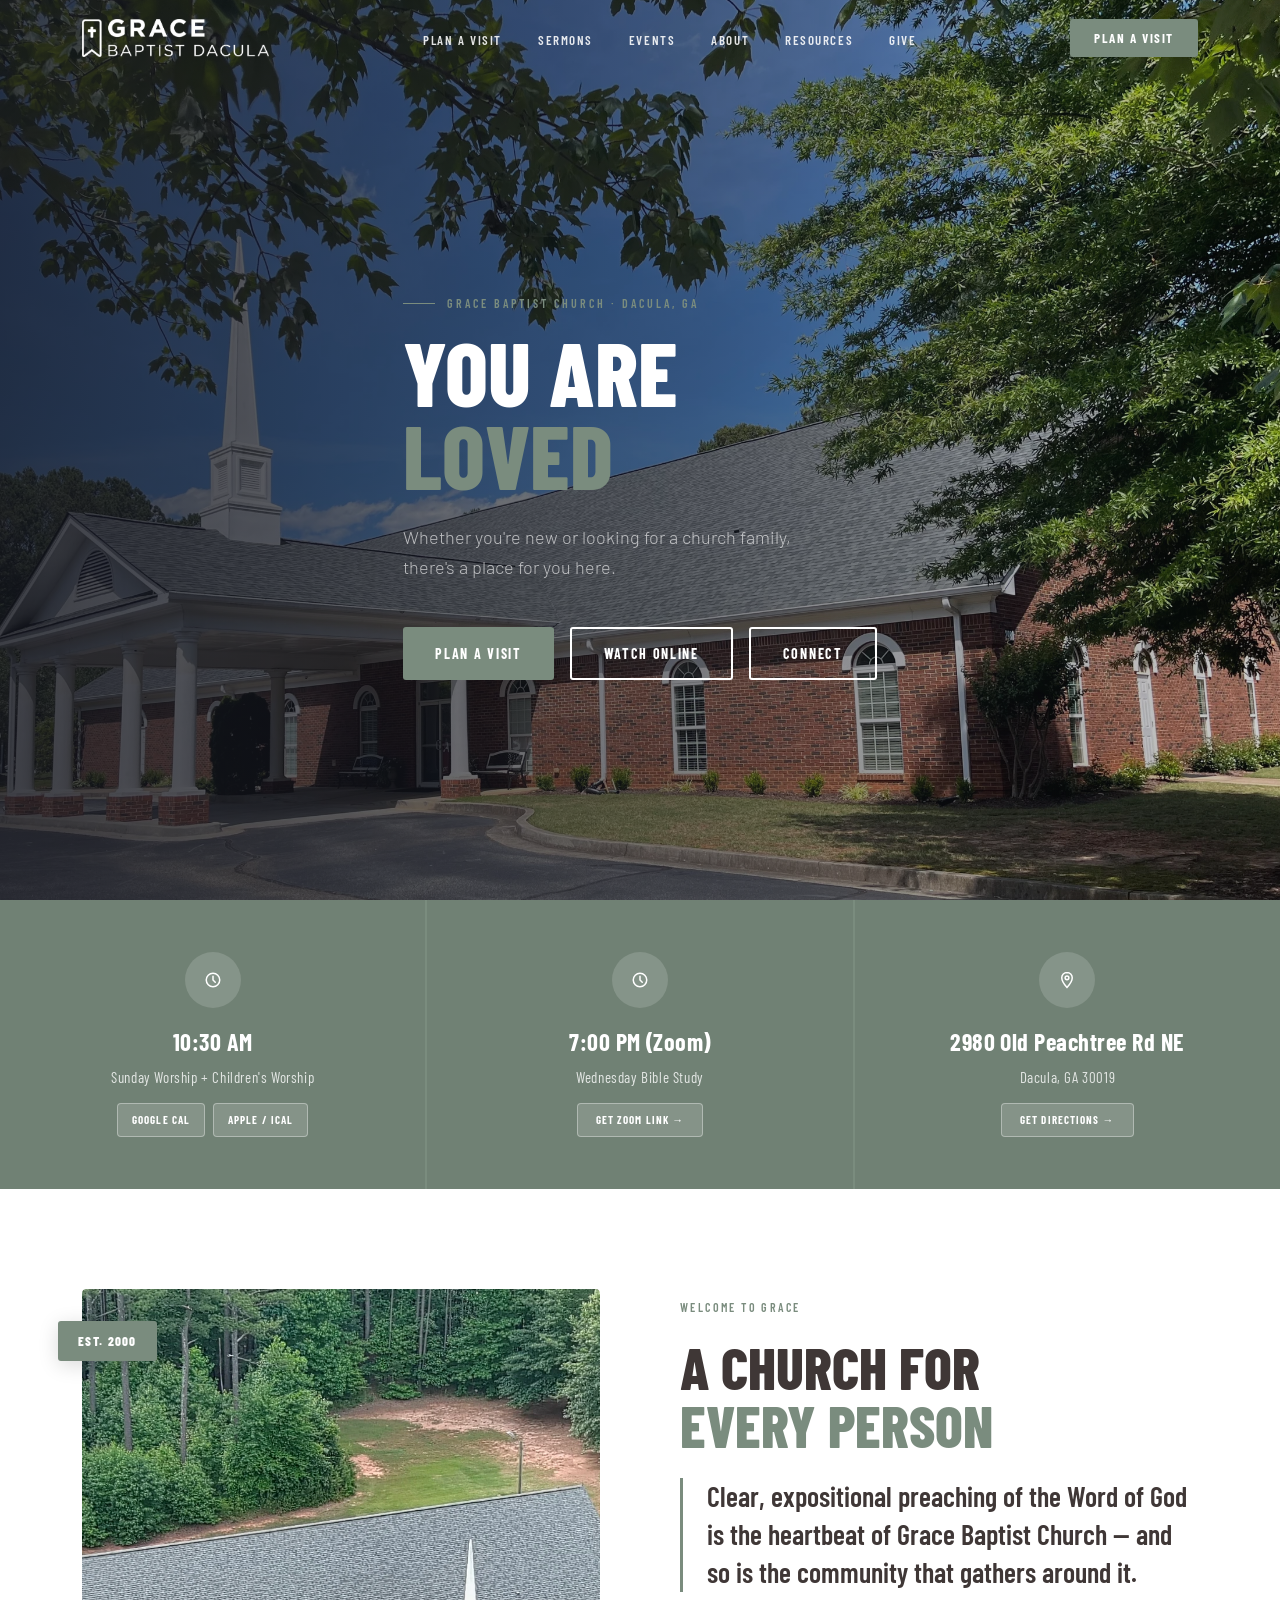
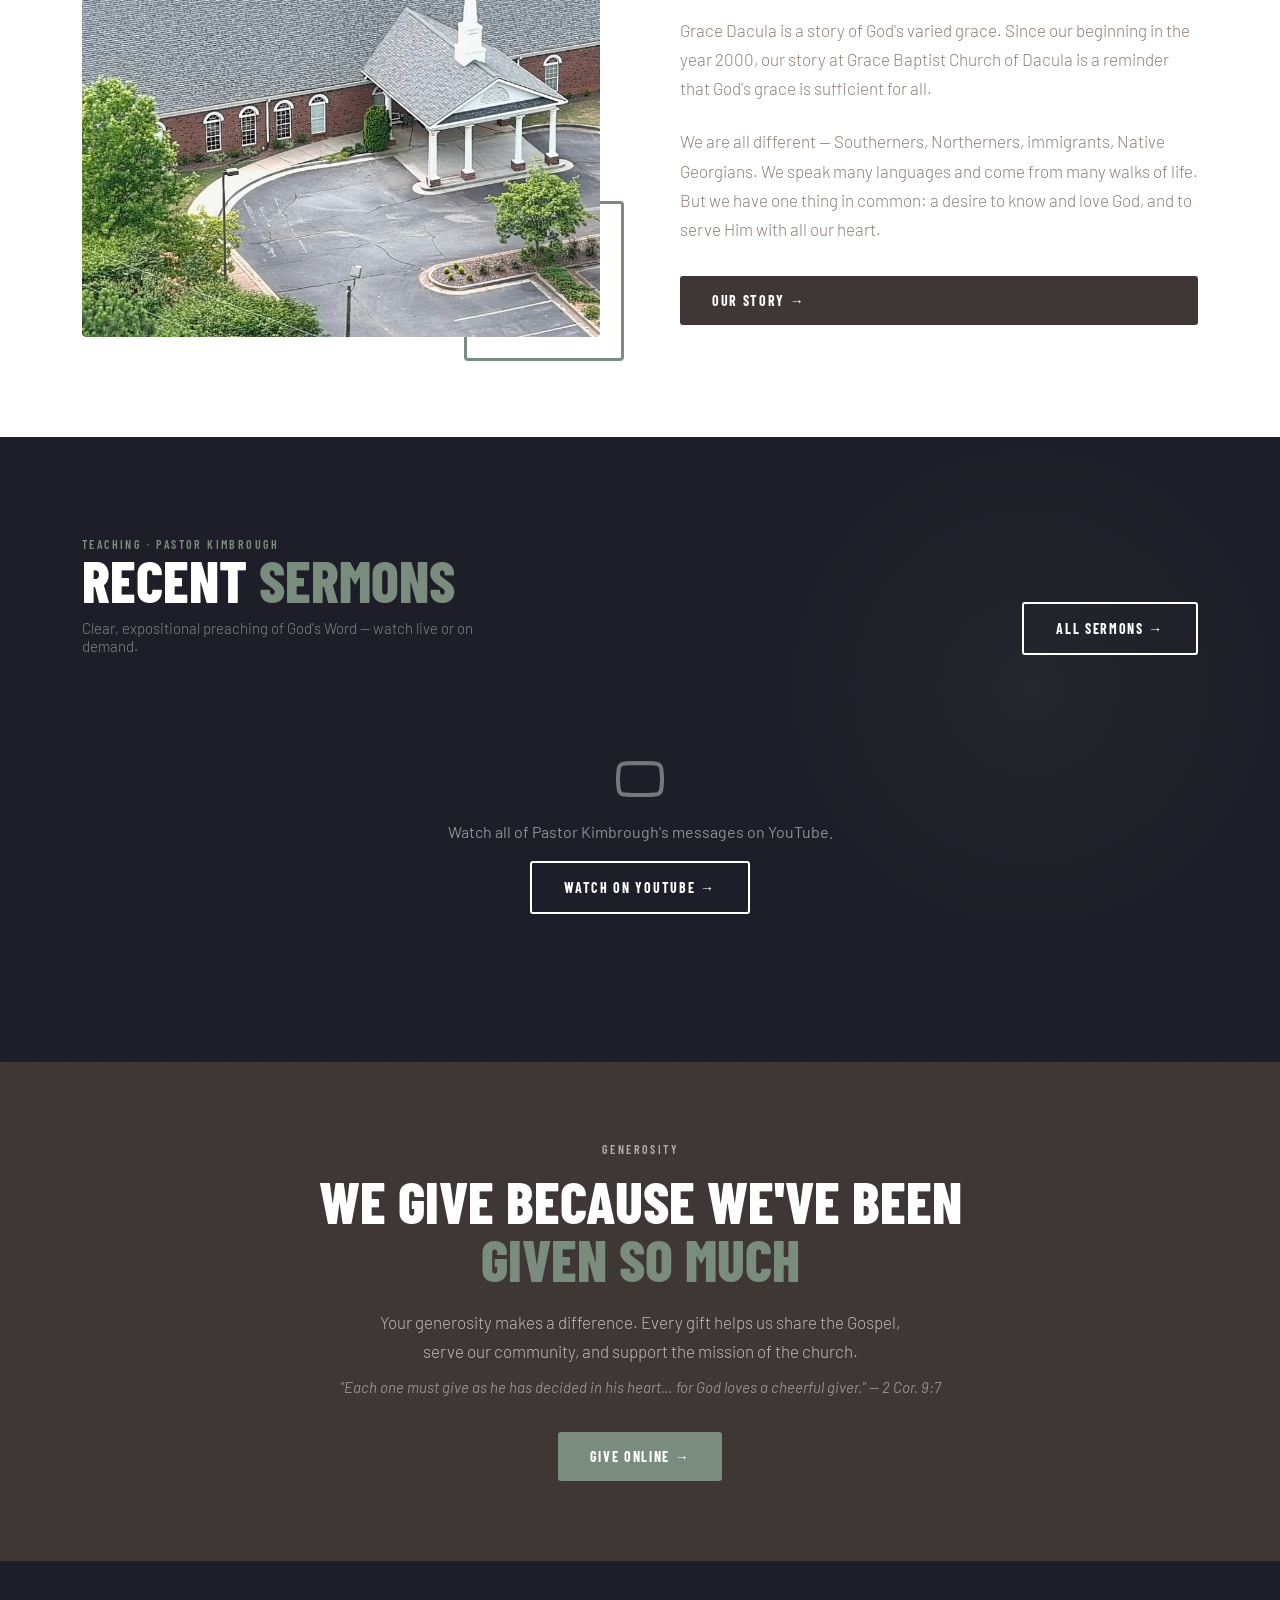
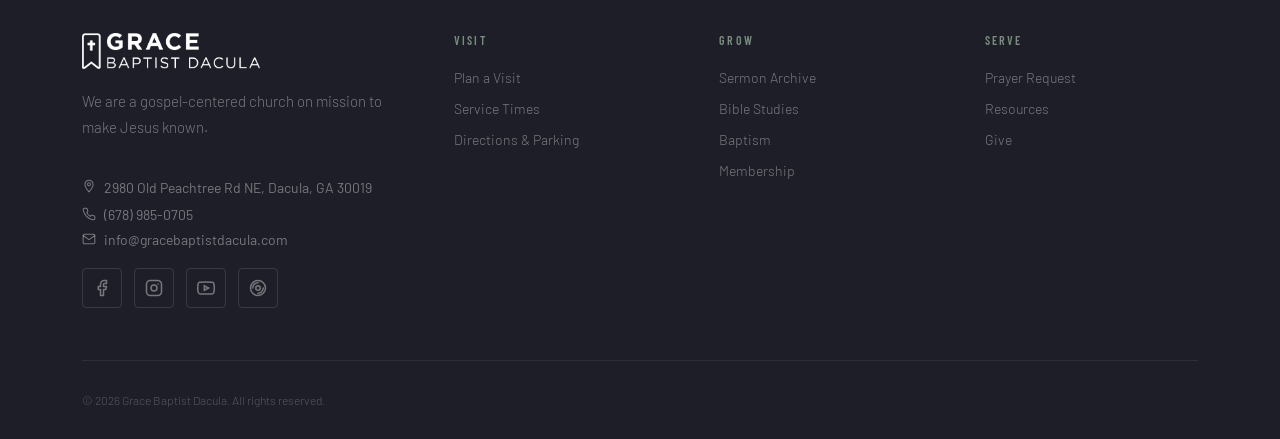
==== grace-baptist-dacula/index.html @ 46bd3327 "Add files via upload" ====
<!DOCTYPE html>
<html lang="en">
<head>
<meta charset="UTF-8" />
<meta name="viewport" content="width=device-width, initial-scale=1.0" />
<title>Grace Baptist Dacula</title>
<link rel="icon" type="image/x-icon" href="assets/images/favicon.ico" />
<link rel="icon" type="image/png" href="assets/images/icon.png" />
<link rel="apple-touch-icon" href="assets/images/icon.png" />
<link rel="preconnect" href="https://fonts.googleapis.com" />
<link rel="preconnect" href="https://fonts.gstatic.com" crossorigin />
<link href="https://fonts.googleapis.com/css2?family=Barlow:ital,wght@0,300;0,400;0,500;0,600;0,700;0,800;1,300;1,400&family=Barlow+Condensed:wght@400;600;700;800&display=swap" rel="stylesheet" />
<link rel="stylesheet" href="assets/css/style.css" />
</head>
<body>

<!-- ─── NAV ─── -->
<nav class="nav" id="main-nav">
  <div class="container">
    <a href="index.html" class="nav-logo">
      <span class="nav-logo-svg-group">
        <svg viewBox="0 0 38 48" fill="none" xmlns="http://www.w3.org/2000/svg">
          <path d="M4 4 H34 V44 L19 35 L4 44 Z" stroke="#7A8C7E" stroke-width="2.5" fill="none" stroke-linejoin="round"/>
          <line x1="19" y1="12" x2="19" y2="28" stroke="#7A8C7E" stroke-width="2.5" stroke-linecap="round"/>
          <line x1="12" y1="19" x2="26" y2="19" stroke="#7A8C7E" stroke-width="2.5" stroke-linecap="round"/>
        </svg>
        <span class="nav-logo-text">Grace Baptist Dacula</span>
      </span>
      <img src="assets/images/logo-white.webp" alt="Grace Baptist Dacula" class="nav-logo-white" />
      <img src="assets/images/logo.webp" alt="Grace Baptist Dacula" class="nav-logo-real" />
    </a>
    <ul class="nav-links">
      <li><a href="visit.html">Plan a Visit</a></li>
      <li><a href="sermons.html">Sermons</a></li>
      <li><a href="events.html">Events</a></li>
      <li class="has-dropdown">
        <a href="about.html">About</a>
        <div class="nav-dropdown">
          <a href="about.html#about">About Us</a>
          <a href="about.html#leadership">Leadership</a>
          <a href="about.html#beliefs">Beliefs</a>
        </div>
      </li>
      <li><a href="resources.html">Resources</a></li>
      <li><a href="give.html">Give</a></li>
    </ul>
    <a href="visit.html" class="nav-cta">Plan a Visit</a>
    <div class="nav-hamburger" id="hamburger" onclick="toggleMenu()">
      <span></span><span></span><span></span>
    </div>
  </div>
</nav>

<!-- Mobile menu -->
<div class="mobile-menu" id="mobile-menu">
  <a href="visit.html" onclick="closeMenu()">Plan a Visit</a>
  <a href="sermons.html" onclick="closeMenu()">Sermons</a>
  <a href="events.html" onclick="closeMenu()">Events</a>
  <a href="about.html" onclick="closeMenu()">About</a>
  <a href="resources.html" onclick="closeMenu()">Resources</a>
  <a href="give.html" onclick="closeMenu()">Give</a>
</div>

<!-- ─── HERO ─── -->
<section class="hero">
  <div class="hero-photo">
    <img src="assets/images/church-building.webp" alt="Grace Baptist Church" />
  </div>
  <div class="hero-overlay"></div>
  <div class="container">
    <div class="hero-content reveal in">
      <p class="hero-eyebrow">Grace Baptist Church · Dacula, GA</p>
      <h1 class="hero-headline">
        You Are<br/>
        <em>Loved</em>
      </h1>
      <p class="hero-sub">
        Whether you're new or looking for a church family, there's a place for you here.
      </p>
      <div class="hero-actions">
        <a href="visit.html" class="btn btn-primary">Plan a Visit</a>
        <a href="sermons.html" class="btn btn-outline">Watch Online</a>
        <a href="visit.html#connect" class="btn btn-outline">Connect</a>
      </div>
    </div>
  </div>
</section>

<!-- ─── SERVICE TIMES STRIP ─── -->
<div class="service-strip">
  <div class="container">
    <div class="service-item">
      <div class="service-item-icon">
        <svg width="18" height="18" fill="none" viewBox="0 0 24 24">
          <circle cx="12" cy="12" r="9" stroke="white" stroke-width="2"/>
          <path d="M12 7v5l3 3" stroke="white" stroke-width="2" stroke-linecap="round"/>
        </svg>
      </div>
      <div class="service-item-text">
        <strong>10:30 AM</strong>
        Sunday Worship + Children's Worship
        <div style="display:flex;gap:8px;justify-content:center;margin-top:14px;flex-wrap:wrap;">
          <a href="https://calendar.google.com/calendar/render?action=TEMPLATE&text=Sunday+Worship+%E2%80%94+Grace+Baptist+Dacula&details=Sunday+Worship+%2B+Children%27s+Worship&location=2980+Old+Peachtree+Rd+NE%2C+Dacula%2C+GA+30019&dates=20260524T143000Z%2F20260524T160000Z&recur=RRULE%3AFREQ%3DWEEKLY%3BBYDAY%3DSU"
            target="_blank"
            style="display:block;padding:8px 14px;background:rgba(255,255,255,0.15);border:1px solid rgba(255,255,255,0.35);border-radius:4px;color:white;font-family:var(--font-head);font-size:11px;font-weight:700;letter-spacing:0.1em;text-transform:uppercase;text-decoration:none;transition:background 0.2s ease;"
            onmouseover="this.style.background='rgba(255,255,255,0.25)'"
            onmouseout="this.style.background='rgba(255,255,255,0.15)'">Google Cal</a>
          <button onclick="downloadICS()"
            style="display:block;padding:8px 14px;background:rgba(255,255,255,0.15);border:1px solid rgba(255,255,255,0.35);border-radius:4px;color:white;font-family:var(--font-head);font-size:11px;font-weight:700;letter-spacing:0.1em;text-transform:uppercase;cursor:pointer;transition:background 0.2s ease;"
            onmouseover="this.style.background='rgba(255,255,255,0.25)'"
            onmouseout="this.style.background='rgba(255,255,255,0.15)'">Apple / iCal</button>
        </div>
      </div>
    </div>
    <div class="service-divider"></div>
    <div class="service-item">
      <div class="service-item-icon">
        <svg width="18" height="18" fill="none" viewBox="0 0 24 24">
          <circle cx="12" cy="12" r="9" stroke="white" stroke-width="2"/>
          <path d="M12 7v5l3 3" stroke="white" stroke-width="2" stroke-linecap="round"/>
        </svg>
      </div>
      <div class="service-item-text">
        <strong>7:00 PM (Zoom)</strong>
        Wednesday Bible Study
        <a href="mailto:info@gracebaptistdacula.com?subject=Zoom%20Link%20Request&body=Hi%2C%20I%27d%20love%20to%20join%20the%20Wednesday%20Bible%20Study%20on%20Zoom.%20Could%20you%20send%20me%20the%20link%3F%20Thank%20you!"
          style="display:block;width:fit-content;margin:14px auto 0;padding:8px 18px;background:rgba(255,255,255,0.15);border:1px solid rgba(255,255,255,0.35);border-radius:4px;color:white;font-family:var(--font-head);font-size:11px;font-weight:700;letter-spacing:0.1em;text-transform:uppercase;text-decoration:none;transition:background 0.2s ease;"
          onmouseover="this.style.background='rgba(255,255,255,0.25)'"
          onmouseout="this.style.background='rgba(255,255,255,0.15)'">
          Get Zoom Link →
        </a>
      </div>
    </div>
    <div class="service-divider"></div>
    <div class="service-item">
      <div class="service-item-icon">
        <svg width="18" height="18" fill="none" viewBox="0 0 24 24">
          <path d="M12 2C8.13 2 5 5.13 5 9c0 5.25 7 13 7 13s7-7.75 7-13c0-3.87-3.13-7-7-7z" stroke="white" stroke-width="2"/>
          <circle cx="12" cy="9" r="2.5" stroke="white" stroke-width="2"/>
        </svg>
      </div>
      <div class="service-item-text">
        <strong>2980 Old Peachtree Rd NE</strong>
        Dacula, GA 30019
        <a href="https://maps.apple.com/?q=Grace+Baptist+Church+Dacula&address=2980+Old+Peachtree+Rd+NE,+Dacula,+GA+30019"
          onclick="if(!/iPhone|iPad|iPod|Mac/.test(navigator.userAgent)){event.preventDefault();window.open('https://www.google.com/maps/dir/?api=1&destination=2980+Old+Peachtree+Rd+NE,+Dacula,+GA+30019','_blank');}"
          target="_blank"
          style="display:block;width:fit-content;margin:14px auto 0;padding:8px 18px;background:rgba(255,255,255,0.15);border:1px solid rgba(255,255,255,0.35);border-radius:4px;color:white;font-family:var(--font-head);font-size:11px;font-weight:700;letter-spacing:0.1em;text-transform:uppercase;text-decoration:none;transition:background 0.2s ease;"
          onmouseover="this.style.background='rgba(255,255,255,0.25)'"
          onmouseout="this.style.background='rgba(255,255,255,0.15)'">
          Get Directions →
        </a>
      </div>
    </div>
  </div>
</div>

<!-- ─── WELCOME / ABOUT ─── -->
<section class="welcome">
  <div class="container">
    <div class="welcome-visual reveal">
      <div class="welcome-img-frame">
        <img src="assets/images/church-birds-eye.webp" alt="Grace Baptist Church Dacula"
          style="width:100%;aspect-ratio:4/5;object-fit:cover;object-position:center;display:block;border-radius:4px;" />
      </div>
      <div class="welcome-accent"></div>
      <div class="welcome-badge">Est. 2000</div>
    </div>
    <div class="welcome-text reveal reveal-d2">
      <p class="label">Welcome to Grace</p>
      <h2 class="section-title">A Church for<br/><span>Every Person</span></h2>
      <blockquote class="welcome-quote">
        Clear, expositional preaching of the Word of God is the heartbeat of Grace Baptist Church — and so is the community that gathers around it.
      </blockquote>
      <p class="body-text">
        Grace Dacula is a story of God's varied grace. Since our beginning in the year 2000, our story at Grace Baptist Church of Dacula is a reminder that God's grace is sufficient for all.
      </p>
      <p class="body-text">
        We are all different — Southerners, Northerners, immigrants, Native Georgians. We speak many languages and come from many walks of life. But we have one thing in common: a desire to know and love God, and to serve Him with all our heart.
      </p>
      <a href="about.html" class="btn btn-dark" style="margin-top:8px">Our Story →</a>
    </div>
  </div>
</section>

<!-- ─── SERMONS PREVIEW ─── -->
<section class="sermons">
  <div class="container">
    <div class="sermons-top reveal">
      <div>
        <p class="label">Teaching · Pastor Kimbrough</p>
        <h2 class="section-title" style="color:white">Recent <span>Sermons</span></h2>
        <p style="color:rgba(255,255,255,0.45);font-size:15px;margin-top:10px;font-weight:300;max-width:440px">Clear, expositional preaching of God's Word — watch live or on demand.</p>
      </div>
      <a href="sermons.html" class="btn btn-outline">All Sermons →</a>
    </div>
    <div class="sermon-grid" id="sermon-grid">
      <!-- Loading state -->
      <div class="sermon-card" style="opacity:0.4">
        <div class="sermon-thumb" style="background:rgba(255,255,255,0.04);display:flex;align-items:center;justify-content:center;aspect-ratio:16/9">
          <svg width="32" height="32" viewBox="0 0 24 24" fill="none"><circle cx="12" cy="12" r="10" stroke="rgba(255,255,255,0.2)" stroke-width="1.5"/><path d="M12 6v6l4 2" stroke="rgba(255,255,255,0.2)" stroke-width="1.5" stroke-linecap="round"/></svg>
        </div>
        <div class="sermon-info"><p class="sermon-series">Loading...</p></div>
      </div>
      <div class="sermon-card" style="opacity:0.25">
        <div class="sermon-thumb" style="background:rgba(255,255,255,0.04);aspect-ratio:16/9"></div>
        <div class="sermon-info"><p class="sermon-series">Loading...</p></div>
      </div>
      <div class="sermon-card" style="opacity:0.15">
        <div class="sermon-thumb" style="background:rgba(255,255,255,0.04);aspect-ratio:16/9"></div>
        <div class="sermon-info"><p class="sermon-series">Loading...</p></div>
      </div>
    </div>
  </div>
</section>

<!-- ─── GIVE CTA ─── -->
<section class="beliefs" style="padding:80px 0;">
  <div class="beliefs-pattern"></div>
  <div class="container" style="display:flex;flex-direction:column;align-items:center;text-align:center;gap:0;max-width:720px;">
    <div class="reveal" style="width:100%;">
      <p class="label" style="color:rgba(255,255,255,0.6);margin-bottom:16px;">Generosity</p>
      <h2 class="section-title" style="color:white;margin-bottom:20px;">We Give Because We've Been <span>Given So Much</span></h2>
      <p class="body-text" style="color:rgba(255,255,255,0.65);max-width:560px;margin:0 auto 12px;">
        Your generosity makes a difference. Every gift helps us share the Gospel, serve our community, and support the mission of the church.
      </p>
      <p style="font-family:var(--font-body);font-size:15px;font-style:italic;color:rgba(255,255,255,0.45);margin-bottom:36px;">
        "Each one must give as he has decided in his heart… for God loves a cheerful giver." — 2 Cor. 9:7
      </p>
      <a href="give.html" class="btn btn-primary">Give Online →</a>
    </div>
  </div>
</section>

<!-- ─── FOOTER ─── -->
<footer>
  <div class="container">
    <div class="footer-top">
      <div class="footer-brand">
        <div class="footer-logo">
          <img src="assets/images/logo-white.webp" alt="Grace Baptist Dacula" style="height:36px;width:auto;display:block;" />
        </div>
        <p class="body-text" style="color:rgba(255,255,255,0.4);font-size:15px">We are a gospel-centered church on mission to make Jesus known.</p>
        <div style="margin-top:16px;display:flex;flex-direction:column;gap:8px;">
          <a href="https://maps.app.goo.gl/2DaQqVV2UgXk5zZJA" target="_blank" style="color:rgba(255,255,255,0.4);font-size:14px;text-decoration:none;display:flex;align-items:flex-start;gap:8px;line-height:1.5;"><svg width="14" height="14" fill="none" viewBox="0 0 24 24" style="margin-top:2px;flex-shrink:0;"><path d="M12 2C8.13 2 5 5.13 5 9c0 5.25 7 13 7 13s7-7.75 7-13c0-3.87-3.13-7-7-7zm0 9.5a2.5 2.5 0 110-5 2.5 2.5 0 010 5z" stroke="currentColor" stroke-width="1.8"/></svg>2980 Old Peachtree Rd NE, Dacula, GA 30019</a>
          <a href="tel:+16789850705" style="color:rgba(255,255,255,0.4);font-size:14px;text-decoration:none;display:flex;align-items:center;gap:8px;"><svg width="14" height="14" fill="none" viewBox="0 0 24 24"><path d="M22 16.92v3a2 2 0 01-2.18 2 19.79 19.79 0 01-8.63-3.07 19.5 19.5 0 01-6-6A19.79 19.79 0 012.12 4.18 2 2 0 014.11 2h3a2 2 0 012 1.72c.127.96.361 1.903.7 2.81a2 2 0 01-.45 2.11L8.09 9.91a16 16 0 006 6l1.27-1.27a2 2 0 012.11-.45c.907.339 1.85.573 2.81.7A2 2 0 0122 16.92z" stroke="currentColor" stroke-width="1.8"/></svg>(678) 985-0705</a>
          <a href="mailto:info@gracebaptistdacula.com" style="color:rgba(255,255,255,0.4);font-size:14px;text-decoration:none;display:flex;align-items:center;gap:8px;"><svg width="14" height="14" fill="none" viewBox="0 0 24 24"><path d="M4 4h16c1.1 0 2 .9 2 2v12c0 1.1-.9 2-2 2H4c-1.1 0-2-.9-2-2V6c0-1.1.9-2 2-2z" stroke="currentColor" stroke-width="1.8"/><polyline points="22,6 12,13 2,6" stroke="currentColor" stroke-width="1.8"/></svg>info@gracebaptistdacula.com</a>
        </div>
        <div class="footer-socials">
          <a href="https://www.facebook.com/gbcdacula" target="_blank" class="social-btn" title="Facebook">
            <svg width="18" height="18" fill="none" viewBox="0 0 24 24"><path d="M18 2h-3a5 5 0 00-5 5v3H7v4h3v8h4v-8h3l1-4h-4V7a1 1 0 011-1h3z" stroke="currentColor" stroke-width="2" stroke-linecap="round" stroke-linejoin="round"/></svg>
          </a>
          <a href="#" class="social-btn" title="Instagram">
            <svg width="18" height="18" fill="none" viewBox="0 0 24 24"><rect x="2" y="2" width="20" height="20" rx="5" stroke="currentColor" stroke-width="2"/><circle cx="12" cy="12" r="4" stroke="currentColor" stroke-width="2"/><circle cx="17.5" cy="6.5" r="1" fill="currentColor"/></svg>
          </a>
          <a href="https://www.youtube.com/@GraceBaptistDacula" target="_blank" class="social-btn" title="YouTube">
            <svg width="18" height="18" fill="none" viewBox="0 0 24 24"><path d="M22.54 6.42a2.78 2.78 0 00-1.95-1.97C18.88 4 12 4 12 4s-6.88 0-8.59.45A2.78 2.78 0 001.46 6.42 29 29 0 001 12a29 29 0 00.46 5.58A2.78 2.78 0 003.41 19.6C5.12 20 12 20 12 20s6.88 0 8.59-.4a2.78 2.78 0 001.95-1.97A29 29 0 0023 12a29 29 0 00-.46-5.58z" stroke="currentColor" stroke-width="2"/><polygon points="9.75 15.02 15.5 12 9.75 8.98 9.75 15.02" stroke="currentColor" stroke-width="2" fill="none"/></svg>
          </a>
          <a href="#" class="social-btn" title="Podcast">
            <svg width="18" height="18" fill="none" viewBox="0 0 24 24"><circle cx="12" cy="12" r="10" stroke="currentColor" stroke-width="2"/><circle cx="12" cy="12" r="3" stroke="currentColor" stroke-width="2"/><path d="M5 12a7 7 0 017-7M19 12a7 7 0 01-7 7" stroke="currentColor" stroke-width="2" stroke-linecap="round"/></svg>
          </a>
        </div>
      </div>
      <div class="footer-col">
        <p class="footer-col-title">Visit</p>
        <ul>
          <li><a href="visit.html">Plan a Visit</a></li>
          <li><a href="visit.html">Service Times</a></li>
          <li><a href="visit.html">Directions &amp; Parking</a></li>
          
        </ul>
      </div>
      <div class="footer-col">
        <p class="footer-col-title">Grow</p>
        <ul>
          <li><a href="sermons.html">Sermon Archive</a></li>
          <li><a href="visit.html">Bible Studies</a></li>
          <li><a href="about.html">Baptism</a></li>
          <li><a href="about.html">Membership</a></li>
        </ul>
      </div>
      <div class="footer-col">
        <p class="footer-col-title">Serve</p>
        <ul>
          
          
          <li><a href="visit.html">Prayer Request</a></li>
          <li><a href="resources.html">Resources</a></li>
      <li><a href="give.html">Give</a></li>
        </ul>
      </div>
    </div>
    <div class="footer-bottom">
      <p>© 2026 Grace Baptist Dacula. All rights reserved.</p>
    </div>
  </div>
</footer>

<script src="assets/js/main.js"></script>
<script>
  function downloadICS() {
    const ics = [
      'BEGIN:VCALENDAR',
      'VERSION:2.0',
      'PRODID:-//Grace Baptist Dacula//EN',
      'CALSCALE:GREGORIAN',
      'BEGIN:VEVENT',
      'SUMMARY:Sunday Worship — Grace Baptist Dacula',
      'DESCRIPTION:Sunday Worship + Children\'s Worship',
      'LOCATION:2980 Old Peachtree Rd NE\\, Dacula\\, GA 30019',
      'DTSTART;TZID=America/New_York:20260524T103000',
      'DTEND;TZID=America/New_York:20260524T120000',
      'RRULE:FREQ=WEEKLY;BYDAY=SU',
      'END:VEVENT',
      'END:VCALENDAR'
    ].join('\r\n');
    const blob = new Blob([ics], { type: 'text/calendar' });
    const a = document.createElement('a');
    a.href = URL.createObjectURL(blob);
    a.download = 'grace-sunday-worship.ics';
    a.click();
  }
</script>
<script>
  // ── YouTube sermon preview (3 videos) ──
  const YT_CHANNEL_ID = 'UCJoJOLxLC_5LtJ1MSISZhig';
  const YT_RSS = 'https://www.youtube.com/feeds/videos.xml?channel_id=' + YT_CHANNEL_ID;

  function formatDate(dateStr) {
    const d = new Date(dateStr);
    return d.toLocaleDateString('en-US', { month: 'long', day: 'numeric', year: 'numeric' });
  }

  function buildSermonCard(v, isFeatured) {
    const thumb = `https://img.youtube.com/vi/${v.videoId}/mqdefault.jpg`;
    const thumbHQ = `https://img.youtube.com/vi/${v.videoId}/hqdefault.jpg`;
    const url = `https://www.youtube.com/watch?v=${v.videoId}`;
    return `
      <a href="${url}" target="_blank" rel="noopener" class="sermon-card" style="text-decoration:none;display:block;">
        <div class="sermon-thumb" style="position:relative;overflow:hidden;">
          <img src="${isFeatured ? thumbHQ : thumb}" alt="${v.title}" loading="lazy"
            style="width:100%;aspect-ratio:16/9;object-fit:cover;display:block;"
            onerror="this.src='${thumb}'" />
          <div class="play-btn">
            <div class="play-circle">
              <svg width="${isFeatured ? 22 : 16}" height="${isFeatured ? 22 : 16}" fill="white" viewBox="0 0 24 24"><polygon points="5,3 19,12 5,21" fill="white"/></svg>
            </div>
          </div>
        </div>
        <div class="sermon-info">
          <p class="sermon-series">Grace Baptist Dacula</p>
          <h3 class="sermon-title" style="font-size:${isFeatured ? '20px' : '16px'};line-height:1.3;">${v.title}</h3>
          <p class="sermon-meta">${formatDate(v.pubDate)}</p>
        </div>
      </a>`;
  }

  function parseXML(xmlStr) {
    const doc = new DOMParser().parseFromString(xmlStr, 'text/xml');
    return Array.from(doc.querySelectorAll('entry')).slice(0, 3).map(e => {
      const idText = e.querySelector('id')?.textContent || '';
      const videoId = idText.includes('yt:video:') ? idText.split('yt:video:')[1] : idText.split(':').pop();
      return {
        videoId,
        title: e.querySelector('title')?.textContent || 'Untitled',
        pubDate: e.querySelector('published')?.textContent || ''
      };
    }).filter(v => v.videoId);
  }

  async function fetchXML(url) {
    const proxies = [
      `https://api.allorigins.win/get?url=${encodeURIComponent(url)}`,
      `https://api.codetabs.com/v1/proxy?quest=${encodeURIComponent(url)}`
    ];
    for (const proxy of proxies) {
      try {
        const res = await fetch(proxy, { signal: AbortSignal.timeout(8000) });
        if (!res.ok) continue;
        const text = await res.text();
        if (text.trim().startsWith('{')) {
          const json = JSON.parse(text);
          return json.contents || json.data || '';
        }
        return text;
      } catch { /* try next */ }
    }
    throw new Error('All proxies failed');
  }

  async function loadSermons() {
    try {
      const xml = await fetchXML(YT_RSS);
      const videos = parseXML(xml);
      if (!videos.length) throw new Error('No entries parsed');
      const grid = document.getElementById('sermon-grid');
      grid.innerHTML = videos.map((v, i) => buildSermonCard(v, i === 0)).join('');
      grid.querySelectorAll('.sermon-card').forEach((el, i) => {
        el.style.opacity = '0';
        el.style.transform = 'translateY(24px)';
        el.style.transition = `opacity 0.6s ease ${i * 0.12}s, transform 0.6s ease ${i * 0.12}s`;
        setTimeout(() => { el.style.opacity = '1'; el.style.transform = 'translateY(0)'; }, 100 + i * 120);
      });
    } catch (err) {
      document.getElementById('sermon-grid').innerHTML = `
        <div style="grid-column:1/-1;text-align:center;padding:48px 24px;color:rgba(255,255,255,0.5);">
          <svg width="48" height="48" fill="none" viewBox="0 0 24 24" style="margin:0 auto 16px"><path d="M22.54 6.42a2.78 2.78 0 00-1.95-1.97C18.88 4 12 4 12 4s-6.88 0-8.59.45A2.78 2.78 0 001.46 6.42 29 29 0 001 12a29 29 0 00.46 5.58A2.78 2.78 0 003.41 19.6C5.12 20 12 20 12 20s6.88 0 8.59-.4a2.78 2.78 0 001.95-1.97A29 29 0 0023 12a29 29 0 00-.46-5.58z" stroke="rgba(255,255,255,0.4)" stroke-width="2"/></svg>
          <p style="margin-bottom:20px;font-size:16px;">Watch all of Pastor Kimbrough's messages on YouTube.</p>
          <a href="https://www.youtube.com/@GraceBaptistDacula" target="_blank" class="btn btn-outline">Watch on YouTube →</a>
        </div>`;
    }
  }
  loadSermons();
</script>
</body>
</html>
---- grace-baptist-dacula/assets/css/style.css ----
/* ─── BRAND TOKENS ─── */
:root {
  --near-black:   #3F3736;
  --ink:          #1D1E27;
  --sage:         #7A8C7E;
  --sand:         #BEB2A4;
  --stone:        #8D8178;
  --cream:        #F5F2EE;
  --white:        #FFFFFF;

  --font-head: 'Barlow Condensed', sans-serif;
  --font-body: 'Barlow', sans-serif;

  --transition: 0.3s cubic-bezier(0.4,0,0.2,1);
  --max-w: 1180px;
  --nav-h: 76px;
}

/* ─── RESET ─── */
*, *::before, *::after { box-sizing: border-box; margin: 0; padding: 0; }
html { scroll-behavior: smooth; }
body {
  font-family: var(--font-body);
  color: var(--near-black);
  background: var(--white);
  overflow-x: hidden;
}
img { max-width: 100%; display: block; }
a  { text-decoration: none; color: inherit; }

/* ─── UTILITY ─── */
.container { max-width: var(--max-w); margin: 0 auto; padding: 0 32px; }
.label {
  font-family: var(--font-head);
  font-size: 12px;
  font-weight: 600;
  letter-spacing: 0.2em;
  text-transform: uppercase;
  color: var(--sage);
}
.section-title {
  font-family: var(--font-head);
  font-weight: 800;
  font-size: clamp(36px, 5vw, 58px);
  line-height: 1.0;
  color: var(--near-black);
  text-transform: uppercase;
}
.section-title span { color: var(--sage); }
.body-text {
  font-family: var(--font-body);
  font-size: 17px;
  line-height: 1.72;
  color: var(--stone);
  font-weight: 300;
}

/* ─── PLACEHOLDER STYLE ─── */
.ph {
  background: repeating-linear-gradient(
    -45deg,
    rgba(122,140,126,0.07),
    rgba(122,140,126,0.07) 6px,
    transparent 6px,
    transparent 14px
  );
  border: 1.5px dashed var(--sage);
  border-radius: 4px;
  padding: 10px 14px;
  font-size: 12px;
  font-family: 'Courier New', monospace;
  color: var(--sage);
  display: inline-block;
  margin: 4px 0;
}
.ph-block {
  background: repeating-linear-gradient(
    -45deg,
    rgba(122,140,126,0.07),
    rgba(122,140,126,0.07) 6px,
    transparent 6px,
    transparent 14px
  );
  border: 1.5px dashed var(--sage);
  border-radius: 8px;
  padding: 24px;
  font-size: 13px;
  font-family: 'Courier New', monospace;
  color: var(--sage);
  width: 100%;
  min-height: 120px;
  display: flex;
  align-items: center;
  justify-content: center;
  text-align: center;
}
.ph-img {
  aspect-ratio: 16/9;
  background: var(--cream);
  border: 1.5px dashed var(--sand);
  border-radius: 8px;
  display: flex;
  flex-direction: column;
  align-items: center;
  justify-content: center;
  gap: 8px;
  color: var(--stone);
  font-size: 13px;
  font-family: 'Courier New', monospace;
}
.ph-img svg { opacity: 0.35; }

/* ─── BUTTONS ─── */
.btn {
  display: inline-flex;
  align-items: center;
  gap: 10px;
  font-family: var(--font-head);
  font-weight: 700;
  font-size: 14px;
  letter-spacing: 0.12em;
  text-transform: uppercase;
  padding: 16px 32px;
  border-radius: 3px;
  cursor: pointer;
  border: none;
  transition: var(--transition);
}
.btn-primary {
  background: var(--sage);
  color: var(--white);
}
.btn-primary:hover { background: #677a6b; transform: translateY(-1px); }
.btn-outline {
  background: transparent;
  border: 2px solid var(--white);
  color: var(--white);
}
.btn-outline:hover { background: var(--white); color: var(--near-black); }
.btn-dark {
  background: var(--near-black);
  color: var(--white);
}
.btn-dark:hover { background: var(--ink); transform: translateY(-1px); }

/* ──────────────────────────────────────────
   NAV
────────────────────────────────────────── */
.nav {
  position: fixed;
  top: 0; left: 0; right: 0;
  z-index: 1000;
  height: var(--nav-h);
  display: flex;
  align-items: center;
  transition: background var(--transition), box-shadow var(--transition);
}
.nav.scrolled {
  background: rgba(255,255,255,0.97);
  box-shadow: 0 1px 0 rgba(0,0,0,0.08);
  backdrop-filter: blur(12px);
}
.nav .container {
  width: 100%;
  display: flex;
  align-items: center;
  justify-content: space-between;
}
.nav-logo { display: flex; align-items: center; }
.nav-logo-svg-group { display: flex; align-items: center; gap: 12px; }
.nav-logo svg { width: 38px; height: 38px; }
.nav-logo-text {
  font-family: var(--font-head);
  font-weight: 800;
  font-size: 20px;
  letter-spacing: 0.04em;
  text-transform: uppercase;
  color: var(--white);
  transition: color var(--transition);
}

/* Dual logo: white version on dark nav, colour version on scrolled white nav */
.nav-logo-svg-group { display: none; }
.nav-logo-white {
  display: block;
  height: 38px;
  width: auto;
  transition: opacity var(--transition);
}
.nav-logo-real {
  display: none;
  height: 34px;
  width: auto;
  transition: opacity var(--transition);
}
.nav.scrolled .nav-logo-white { display: none; }
.nav.scrolled .nav-logo-real  { display: block; }

.nav-links {
  display: flex;
  align-items: center;
  gap: 36px;
  list-style: none;
}
.nav-links a {
  font-family: var(--font-head);
  font-weight: 600;
  font-size: 13px;
  letter-spacing: 0.12em;
  text-transform: uppercase;
  color: rgba(255,255,255,0.88);
  transition: color var(--transition);
  position: relative;
}
.nav-links a::after {
  content: '';
  position: absolute;
  bottom: -4px; left: 0;
  width: 0; height: 2px;
  background: var(--sage);
  transition: width var(--transition);
}
.nav-links a:hover::after { width: 100%; }
.nav-links a:hover { color: var(--white); }
.nav.scrolled .nav-links a { color: var(--stone); }
.nav.scrolled .nav-links a:hover { color: var(--near-black); }
.nav-links a.active { color: var(--sage); }
.nav.scrolled .nav-links a.active { color: var(--sage); }

/* ── Nav dropdown ── */
.nav-links li { position: relative; }
.nav-dropdown {
  position: absolute;
  top: 100%;
  left: 50%;
  transform: translateX(-50%) translateY(4px);
  background: var(--white);
  border: 1px solid var(--sand);
  border-radius: 6px;
  box-shadow: 0 8px 28px rgba(0,0,0,0.12);
  min-width: 160px;
  /* padding-top creates a hover bridge so mouse can travel to the menu */
  padding: 16px 0 6px;
  margin-top: -8px;
  opacity: 0;
  visibility: hidden;
  pointer-events: none;
  /* delay hiding so mouse has time to reach the dropdown */
  transition: opacity 0.15s ease 0.15s, visibility 0s 0.3s, transform 0.15s ease 0.15s;
  z-index: 200;
}
.nav-links li:hover .nav-dropdown {
  opacity: 1;
  visibility: visible;
  pointer-events: auto;
  transform: translateX(-50%) translateY(0);
  transition: opacity 0.15s ease 0s, visibility 0s 0s, transform 0.15s ease 0s;
}
.nav-dropdown a {
  display: block;
  padding: 10px 18px;
  font-family: var(--font-head);
  font-size: 12px;
  font-weight: 600;
  letter-spacing: 0.08em;
  text-transform: uppercase;
  color: var(--stone) !important;
  text-decoration: none;
  transition: background 0.15s ease, color 0.15s ease;
  white-space: nowrap;
}
.nav-dropdown a:hover {
  background: var(--cream);
  color: var(--near-black) !important;
}
.nav-dropdown a::after { display: none !important; }

.nav-cta {
  font-family: var(--font-head);
  font-weight: 700;
  font-size: 13px;
  letter-spacing: 0.12em;
  text-transform: uppercase;
  padding: 11px 24px;
  border-radius: 3px;
  background: var(--sage);
  color: var(--white);
  transition: background var(--transition);
  border: none;
  cursor: pointer;
  text-decoration: none;
  display: inline-block;
}
.nav-cta:hover { background: #677a6b; }

/* Hamburger */
.nav-hamburger {
  display: none;
  flex-direction: column;
  gap: 5px;
  cursor: pointer;
  padding: 4px;
}
.nav-hamburger span {
  width: 26px; height: 2px;
  background: var(--white);
  border-radius: 2px;
  transition: var(--transition);
  display: block;
}
.nav.scrolled .nav-hamburger span { background: var(--near-black); }

/* Mobile nav */
.mobile-menu {
  position: fixed;
  top: var(--nav-h); left: 0; right: 0; bottom: 0;
  background: var(--white);
  z-index: 999;
  display: none;
  flex-direction: column;
  padding: 40px 32px;
  gap: 8px;
}
.mobile-menu.open { display: flex; }
.mobile-menu a {
  font-family: var(--font-head);
  font-weight: 700;
  font-size: 32px;
  text-transform: uppercase;
  color: var(--near-black);
  letter-spacing: 0.04em;
  padding: 10px 0;
  border-bottom: 1px solid var(--cream);
}
.mobile-menu a:hover { color: var(--sage); }

/* ──────────────────────────────────────────
   PAGE HEADER (inner pages)
────────────────────────────────────────── */
.page-header {
  background: var(--ink);
  padding: calc(var(--nav-h) + 72px) 0 72px;
  position: relative;
  overflow: hidden;
}
.page-header-pattern {
  position: absolute;
  inset: 0;
  opacity: 0.04;
  background-image: radial-gradient(circle at 1px 1px, var(--sage) 1px, transparent 0);
  background-size: 40px 40px;
}
.page-header-content {
  position: relative;
  z-index: 1;
  display: flex;
  flex-direction: column;
  gap: 12px;
}
.page-header .section-title { color: var(--white); }
.page-header .body-text { color: rgba(255,255,255,0.55); max-width: 540px; }

/* ──────────────────────────────────────────
   HERO
────────────────────────────────────────── */
.hero {
  position: relative;
  height: 100vh;
  min-height: 640px;
  display: flex;
  align-items: center;
  overflow: hidden;
}
.hero-photo {
  position: absolute;
  inset: 0;
}
.hero-photo img {
  width: 100%;
  height: 100%;
  object-fit: cover;
  object-position: center 30%;
  display: block;
}
.hero-overlay {
  position: absolute;
  inset: 0;
  background: linear-gradient(
    to right,
    rgba(20, 22, 30, 0.82) 0%,
    rgba(20, 22, 30, 0.55) 55%,
    rgba(20, 22, 30, 0.20) 100%
  );
}
.hero-content {
  position: relative;
  z-index: 2;
  padding-top: var(--nav-h);
  max-width: 600px;
}
.hero-eyebrow {
  font-family: var(--font-head);
  font-size: 12px;
  font-weight: 600;
  letter-spacing: 0.25em;
  text-transform: uppercase;
  color: var(--sage);
  margin-bottom: 20px;
  display: flex;
  align-items: center;
  gap: 12px;
}
.hero-eyebrow::before {
  content: '';
  display: block;
  width: 32px;
  height: 1px;
  background: var(--sage);
}
.hero-headline {
  font-family: var(--font-head);
  font-weight: 800;
  font-size: clamp(52px, 7vw, 92px);
  line-height: 0.92;
  text-transform: uppercase;
  color: var(--white);
  margin-bottom: 28px;
}
.hero-headline em {
  color: var(--sage);
  font-style: normal;
}
.hero-sub {
  font-size: 18px;
  line-height: 1.65;
  color: rgba(255,255,255,0.65);
  font-weight: 300;
  margin-bottom: 44px;
  max-width: 440px;
}
.hero-actions { display: flex; gap: 16px; flex-wrap: wrap; }

/* Service times section */
.service-strip {
  background: var(--sage);
  padding: 0;
}
.service-strip .container {
  display: grid;
  grid-template-columns: repeat(3, 1fr);
  gap: 2px;
  padding: 0;
  max-width: 100%;
}
.service-item {
  display: flex;
  flex-direction: column;
  align-items: center;
  text-align: center;
  gap: 16px;
  color: var(--white);
  padding: 52px 40px;
  background: rgba(0,0,0,0.08);
  transition: background 0.2s ease;
}
.service-item:hover { background: rgba(0,0,0,0.14); }
.service-item-icon {
  width: 56px; height: 56px;
  border-radius: 50%;
  background: rgba(255,255,255,0.15);
  display: flex; align-items: center; justify-content: center;
  flex-shrink: 0;
}
.service-item-text { font-family: var(--font-head); font-size: 15px; letter-spacing: 0.04em; line-height: 1.5; color: rgba(255,255,255,0.8); }
.service-item-text strong { display: block; font-weight: 700; font-size: 24px; letter-spacing: 0.02em; color: var(--white); margin-bottom: 6px; }
.service-divider { display: none; }
@media (max-width: 768px) {
  .service-strip .container { grid-template-columns: 1fr; padding: 0; }
  .service-item { padding: 36px 24px; }
}

/* ──────────────────────────────────────────
   WELCOME / ABOUT
────────────────────────────────────────── */
.welcome {
  padding: 100px 0;
  background: var(--white);
}
.welcome .container {
  display: grid;
  grid-template-columns: 1fr 1fr;
  gap: 80px;
  align-items: center;
}
.welcome-visual { position: relative; }
.welcome-img-frame {
  border-radius: 4px;
  overflow: hidden;
  aspect-ratio: 4/5;
}
.welcome-img-frame img {
  width: 100%;
  height: 100%;
  object-fit: cover;
  display: block;
}
.welcome-accent {
  position: absolute;
  bottom: -24px;
  right: -24px;
  width: 160px;
  height: 160px;
  border: 3px solid var(--sage);
  border-radius: 4px;
  z-index: -1;
}
.welcome-badge {
  position: absolute;
  top: 32px; left: -24px;
  background: var(--sage);
  color: var(--white);
  font-family: var(--font-head);
  font-weight: 800;
  font-size: 13px;
  letter-spacing: 0.1em;
  text-transform: uppercase;
  padding: 12px 20px;
  border-radius: 3px;
  box-shadow: 0 4px 20px rgba(0,0,0,0.15);
}
.welcome-text { display: flex; flex-direction: column; gap: 24px; }
.welcome-quote {
  font-family: var(--font-head);
  font-size: clamp(20px, 3vw, 28px);
  font-weight: 600;
  line-height: 1.35;
  color: var(--near-black);
  border-left: 3px solid var(--sage);
  padding-left: 24px;
}

/* ──────────────────────────────────────────
   PLAN A VISIT / STEPS
────────────────────────────────────────── */
.visit {
  background: var(--cream);
  padding: 100px 0;
}
.visit-header {
  text-align: center;
  max-width: 640px;
  margin: 0 auto 64px;
  display: flex;
  flex-direction: column;
  gap: 16px;
}
.steps-grid {
  display: grid;
  grid-template-columns: repeat(3, 1fr);
  gap: 32px;
}
.step-card {
  background: var(--white);
  border-radius: 6px;
  padding: 40px 32px;
  display: flex;
  flex-direction: column;
  gap: 16px;
  transition: transform var(--transition), box-shadow var(--transition);
  border: 1px solid transparent;
}
.step-card:hover {
  transform: translateY(-4px);
  box-shadow: 0 20px 40px rgba(0,0,0,0.07);
  border-color: var(--sand);
}
.step-num {
  font-family: var(--font-head);
  font-size: 48px;
  font-weight: 800;
  color: var(--sand);
  line-height: 1;
  letter-spacing: -0.02em;
}
.step-title {
  font-family: var(--font-head);
  font-weight: 700;
  font-size: 20px;
  text-transform: uppercase;
  letter-spacing: 0.06em;
  color: var(--near-black);
}

/* ──────────────────────────────────────────
   SERMON / WATCH
────────────────────────────────────────── */
.sermons {
  padding: 100px 0;
  background: var(--ink);
  position: relative;
  overflow: hidden;
}
.sermons::before {
  content: '';
  position: absolute;
  top: 0; right: 0;
  width: 500px; height: 500px;
  background: radial-gradient(circle, rgba(122,140,126,0.08) 0%, transparent 70%);
}
.sermons-top {
  display: flex;
  align-items: flex-end;
  justify-content: space-between;
  margin-bottom: 52px;
  gap: 24px;
}
.sermons-top .section-title { color: var(--white); }
.sermon-grid {
  display: grid;
  grid-template-columns: 1.5fr 1fr 1fr;
  gap: 24px;
}
.sermon-grid.grid-2col {
  grid-template-columns: 1fr 1fr;
}
.sermon-grid.grid-3col {
  grid-template-columns: repeat(3, 1fr);
}
.sermon-card {
  border-radius: 6px;
  overflow: hidden;
  background: rgba(255,255,255,0.05);
  border: 1px solid rgba(255,255,255,0.08);
  transition: var(--transition);
  cursor: pointer;
}
.sermon-card:hover {
  background: rgba(255,255,255,0.09);
  transform: translateY(-3px);
}
.sermon-thumb {
  aspect-ratio: 16/9;
  background: rgba(255,255,255,0.04);
  position: relative;
  display: flex;
  align-items: center;
  justify-content: center;
}
.sermon-thumb-ph {
  width: 100%;
  height: 100%;
  display: flex;
  flex-direction: column;
  align-items: center;
  justify-content: center;
  gap: 8px;
  color: rgba(255,255,255,0.18);
  font-size: 11px;
  font-family: 'Courier New', monospace;
  border-bottom: 1px solid rgba(255,255,255,0.06);
}
.play-btn {
  position: absolute;
  inset: 0;
  display: flex;
  align-items: center;
  justify-content: center;
}
.play-circle {
  width: 52px; height: 52px;
  border-radius: 50%;
  background: var(--sage);
  display: flex; align-items: center; justify-content: center;
  transition: transform var(--transition);
}
.sermon-card:hover .play-circle { transform: scale(1.1); }
.sermon-info { padding: 24px; }
.sermon-series {
  font-family: var(--font-head);
  font-size: 11px;
  letter-spacing: 0.18em;
  text-transform: uppercase;
  color: var(--sage);
  margin-bottom: 8px;
}
.sermon-title {
  font-family: var(--font-head);
  font-weight: 700;
  font-size: 18px;
  color: var(--white);
  line-height: 1.25;
  margin-bottom: 8px;
  text-transform: uppercase;
}
.sermon-meta {
  font-size: 13px;
  color: rgba(255,255,255,0.4);
  font-weight: 300;
}

/* ──────────────────────────────────────────
   MINISTRIES
────────────────────────────────────────── */
.ministries {
  padding: 100px 0;
  background: var(--white);
}
.ministries-header {
  text-align: center;
  max-width: 580px;
  margin: 0 auto 64px;
  display: flex; flex-direction: column; gap: 16px;
}
.team-grid {
  display: grid;
  grid-template-columns: repeat(3, 1fr);
  gap: 36px;
}
@media (max-width: 768px) {
  .team-grid { grid-template-columns: 1fr; }
}
.min-grid {
  display: grid;
  grid-template-columns: repeat(4, 1fr);
  gap: 2px;
}
.min-card {
  position: relative;
  aspect-ratio: 3/4;
  overflow: hidden;
  cursor: pointer;
}
.min-card-bg {
  width: 100%;
  height: 100%;
  display: flex;
  flex-direction: column;
  align-items: center;
  justify-content: center;
  transition: transform var(--transition);
  font-family: 'Courier New', monospace;
  font-size: 11px;
  color: rgba(255,255,255,0.25);
  gap: 8px;
}
.min-card-bg img {
  position: absolute;
  inset: 0;
  width: 100%;
  height: 100%;
  object-fit: cover;
  display: block;
}
.min-card:hover .min-card-bg { transform: scale(1.04); }
.min-card:nth-child(1) .min-card-bg { background: linear-gradient(160deg, #2d3530 0%, #1a2520 100%); }
.min-card:nth-child(2) .min-card-bg { background: linear-gradient(160deg, #3a3530 0%, #2a2520 100%); }
.min-card:nth-child(3) .min-card-bg { background: linear-gradient(160deg, #303535 0%, #1e2828 100%); }
.min-card:nth-child(4) .min-card-bg { background: linear-gradient(160deg, #352d30 0%, #252020 100%); }
.min-card-overlay {
  position: absolute;
  inset: 0;
  background: linear-gradient(to top, rgba(29,30,39,0.92) 0%, rgba(29,30,39,0.2) 60%, transparent 100%);
}
.min-card-label {
  position: absolute;
  bottom: 0; left: 0; right: 0;
  padding: 28px 24px;
  z-index: 2;
}
.min-card-tag {
  font-family: var(--font-head);
  font-size: 11px;
  letter-spacing: 0.15em;
  color: var(--sage);
  text-transform: uppercase;
  margin-bottom: 6px;
}
.min-card-name {
  font-family: var(--font-head);
  font-weight: 800;
  font-size: 22px;
  color: var(--white);
  text-transform: uppercase;
  line-height: 1.1;
}
.min-card-arrow {
  display: inline-flex;
  align-items: center;
  gap: 6px;
  font-family: var(--font-head);
  font-size: 12px;
  font-weight: 600;
  letter-spacing: 0.1em;
  color: rgba(255,255,255,0.5);
  text-transform: uppercase;
  margin-top: 12px;
  transition: color var(--transition);
}
.min-card:hover .min-card-arrow { color: var(--sage); }

/* ──────────────────────────────────────────
   EVENTS
────────────────────────────────────────── */
.events {
  background: var(--cream);
  padding: 100px 0;
}
.events-top {
  display: flex;
  align-items: flex-end;
  justify-content: space-between;
  margin-bottom: 52px;
  gap: 24px;
}

/* ──────────────────────────────────────────
   BELIEFS / VALUES BAND
────────────────────────────────────────── */
.beliefs {
  padding: 100px 0;
  background: var(--near-black);
  position: relative;
  overflow: hidden;
}
.beliefs-pattern {
  position: absolute;
  inset: 0;
  opacity: 0.03;
  background-image: radial-gradient(circle at 1px 1px, var(--white) 1px, transparent 0);
  background-size: 32px 32px;
}
.beliefs .container {
  position: relative;
  z-index: 1;
  display: grid;
  grid-template-columns: 1fr 1.4fr;
  gap: 80px;
  align-items: start;
}
.beliefs-left {
  display: flex;
  flex-direction: column;
  gap: 28px;
  position: sticky;
  top: calc(var(--nav-h) + 40px);
}
.beliefs-left .section-title { color: var(--white); }
.beliefs-left .body-text { color: rgba(255,255,255,0.5); }
.beliefs-right {
  display: flex;
  flex-direction: column;
  border-top: 1px solid rgba(255,255,255,0.08);
}
.belief-item {
  border-bottom: 1px solid rgba(255,255,255,0.08);
}
.belief-trigger {
  width: 100%;
  background: none;
  border: none;
  cursor: pointer;
  display: flex;
  align-items: center;
  gap: 16px;
  padding: 20px 4px;
  text-align: left;
  transition: background 0.2s ease;
}
.belief-trigger:hover { background: rgba(122,140,126,0.06); }
.belief-num {
  font-family: var(--font-head);
  font-size: 11px;
  font-weight: 600;
  letter-spacing: 0.15em;
  color: var(--sage);
  flex-shrink: 0;
  width: 24px;
}
.belief-name {
  font-family: var(--font-head);
  font-weight: 700;
  font-size: 16px;
  text-transform: uppercase;
  color: var(--white);
  letter-spacing: 0.04em;
  flex: 1;
}
.belief-chevron {
  color: rgba(255,255,255,0.3);
  flex-shrink: 0;
  transition: transform 0.25s ease;
}
.belief-item.open .belief-chevron { transform: rotate(180deg); color: var(--sage); }
.belief-item.open .belief-name { color: var(--sage); }
.belief-body {
  max-height: 0;
  overflow: hidden;
  transition: max-height 0.3s ease;
}
.belief-item.open .belief-body {
  max-height: 300px;
}
.belief-desc {
  font-size: 14px;
  line-height: 1.7;
  color: rgba(255,255,255,0.5);
  font-weight: 300;
  padding: 0 4px 20px 40px;
}

/* ──────────────────────────────────────────
   GIVE / GENEROSITY
────────────────────────────────────────── */
.give {
  background: var(--sage);
  padding: 80px 0;
}
.give .container {
  display: grid;
  grid-template-columns: 1fr 1fr;
  align-items: center;
  gap: 80px;
}
.give-text { display: flex; flex-direction: column; gap: 20px; }
.give-text .section-title { color: var(--white); }
.give-text .body-text { color: rgba(255,255,255,0.75); }
.give-visual {
  background: rgba(255,255,255,0.1);
  border-radius: 6px;
  padding: 48px;
  display: flex;
  flex-direction: column;
  gap: 20px;
  backdrop-filter: blur(4px);
}

/* ──────────────────────────────────────────
   CONNECT / CONTACT
────────────────────────────────────────── */
.connect {
  padding: 100px 0;
  background: var(--white);
}
.connect-header {
  text-align: center;
  max-width: 580px;
  margin: 0 auto 64px;
  display: flex; flex-direction: column; gap: 16px;
}

/* ──────────────────────────────────────────
   FOOTER
────────────────────────────────────────── */
footer {
  background: var(--ink);
  padding: 72px 0 32px;
}
.footer-top {
  display: grid;
  grid-template-columns: 1.5fr 1fr 1fr 1fr;
  gap: 52px;
  padding-bottom: 52px;
  border-bottom: 1px solid rgba(255,255,255,0.07);
  margin-bottom: 32px;
}
.footer-brand { display: flex; flex-direction: column; gap: 20px; }
.footer-brand .body-text { color: rgba(255,255,255,0.4); font-size: 15px; }
.footer-logo { display: flex; align-items: center; gap: 12px; }
.footer-logo-text {
  font-family: var(--font-head);
  font-weight: 800;
  font-size: 20px;
  text-transform: uppercase;
  color: var(--white);
  letter-spacing: 0.04em;
}
.footer-socials { display: flex; gap: 12px; }
.social-btn {
  width: 40px; height: 40px;
  border-radius: 4px;
  border: 1px solid rgba(255,255,255,0.12);
  display: flex; align-items: center; justify-content: center;
  color: rgba(255,255,255,0.4);
  transition: var(--transition);
  cursor: pointer;
}
.social-btn:hover { border-color: var(--sage); color: var(--sage); }
.footer-col-title {
  font-family: var(--font-head);
  font-size: 12px;
  font-weight: 600;
  letter-spacing: 0.18em;
  text-transform: uppercase;
  color: var(--sage);
  margin-bottom: 20px;
}
.footer-col ul { list-style: none; display: flex; flex-direction: column; gap: 12px; }
.footer-col li a {
  font-size: 14px;
  color: rgba(255,255,255,0.4);
  font-weight: 300;
  transition: color var(--transition);
}
.footer-col li a:hover { color: var(--white); }
.footer-bottom {
  display: flex;
  align-items: center;
  justify-content: space-between;
  gap: 16px;
  flex-wrap: wrap;
}
.footer-bottom p { font-size: 12px; color: rgba(255,255,255,0.25); font-weight: 300; }

/* ──────────────────────────────────────────
   SCROLL ANIMATIONS
────────────────────────────────────────── */
.reveal {
  opacity: 0;
  transform: translateY(24px);
  transition: opacity 0.7s ease, transform 0.7s ease;
}
.reveal.in { opacity: 1; transform: translateY(0); }
.reveal-d1 { transition-delay: 0.1s; }
.reveal-d2 { transition-delay: 0.2s; }
.reveal-d3 { transition-delay: 0.3s; }
.reveal-d4 { transition-delay: 0.4s; }

/* ──────────────────────────────────────────
   RESPONSIVE
────────────────────────────────────────── */
@media (max-width: 1024px) {
  .sermon-grid { grid-template-columns: 1fr 1fr; }
  .sermon-grid .sermon-card:first-child { grid-column: span 2; }
  .min-grid { grid-template-columns: repeat(2, 1fr); }
  .beliefs .container { grid-template-columns: 1fr; gap: 52px; }
  .give .container { grid-template-columns: 1fr; }
}
@media (max-width: 768px) {
  :root { --nav-h: 64px; }
  .nav-links, .nav-cta { display: none; }
  .nav-hamburger { display: flex; }
  .hero-photo { display: block; }
  .hero-content { max-width: 100%; }
  .welcome .container { grid-template-columns: 1fr; }
  .welcome-visual { order: -1; }
  .steps-grid { grid-template-columns: 1fr; }
  .sermon-grid { grid-template-columns: 1fr; }
  .sermon-grid .sermon-card:first-child { grid-column: span 1; }
  .min-grid { grid-template-columns: 1fr; }
  .beliefs-left { position: static; }
  .connect-grid { grid-template-columns: 1fr; }
  .footer-top { grid-template-columns: 1fr 1fr; }
}
@media (max-width: 480px) {
  .container { padding: 0 20px; }
  .min-grid { grid-template-columns: 1fr; }
  .footer-top { grid-template-columns: 1fr; }
}
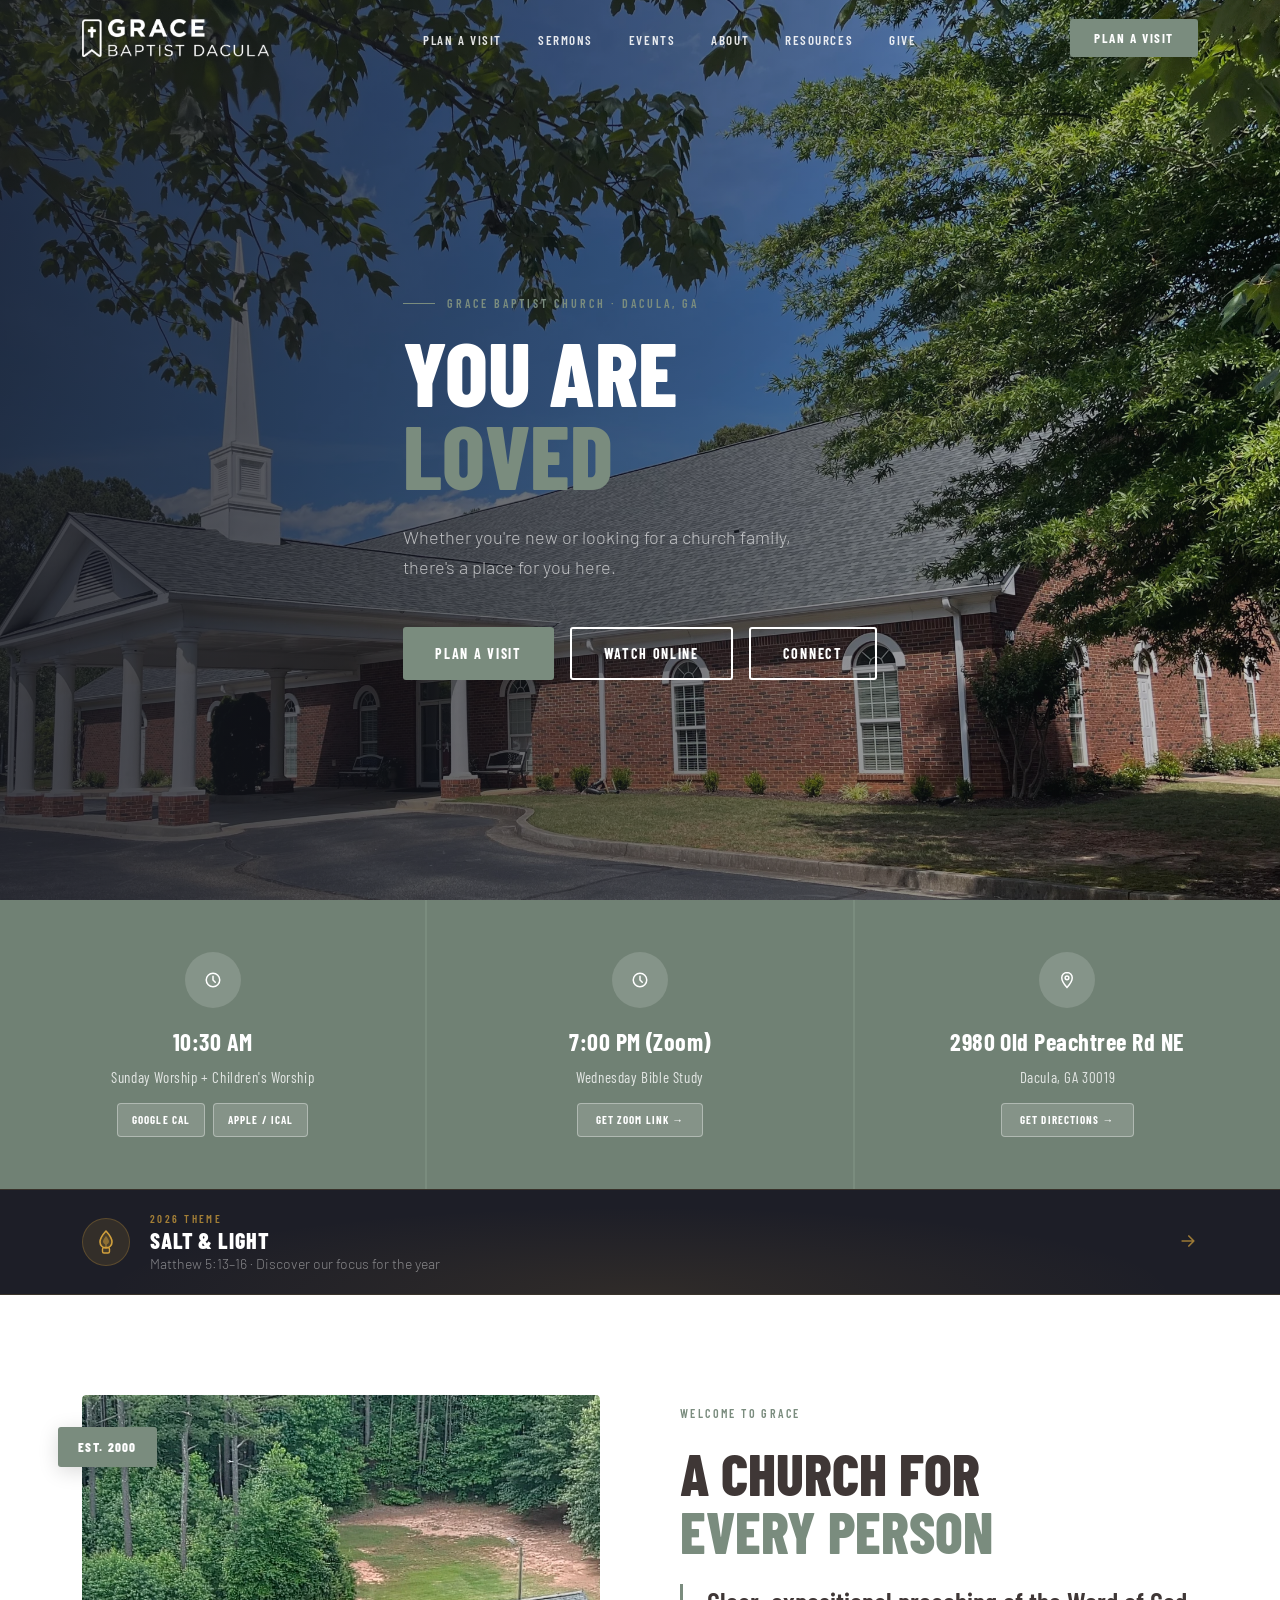
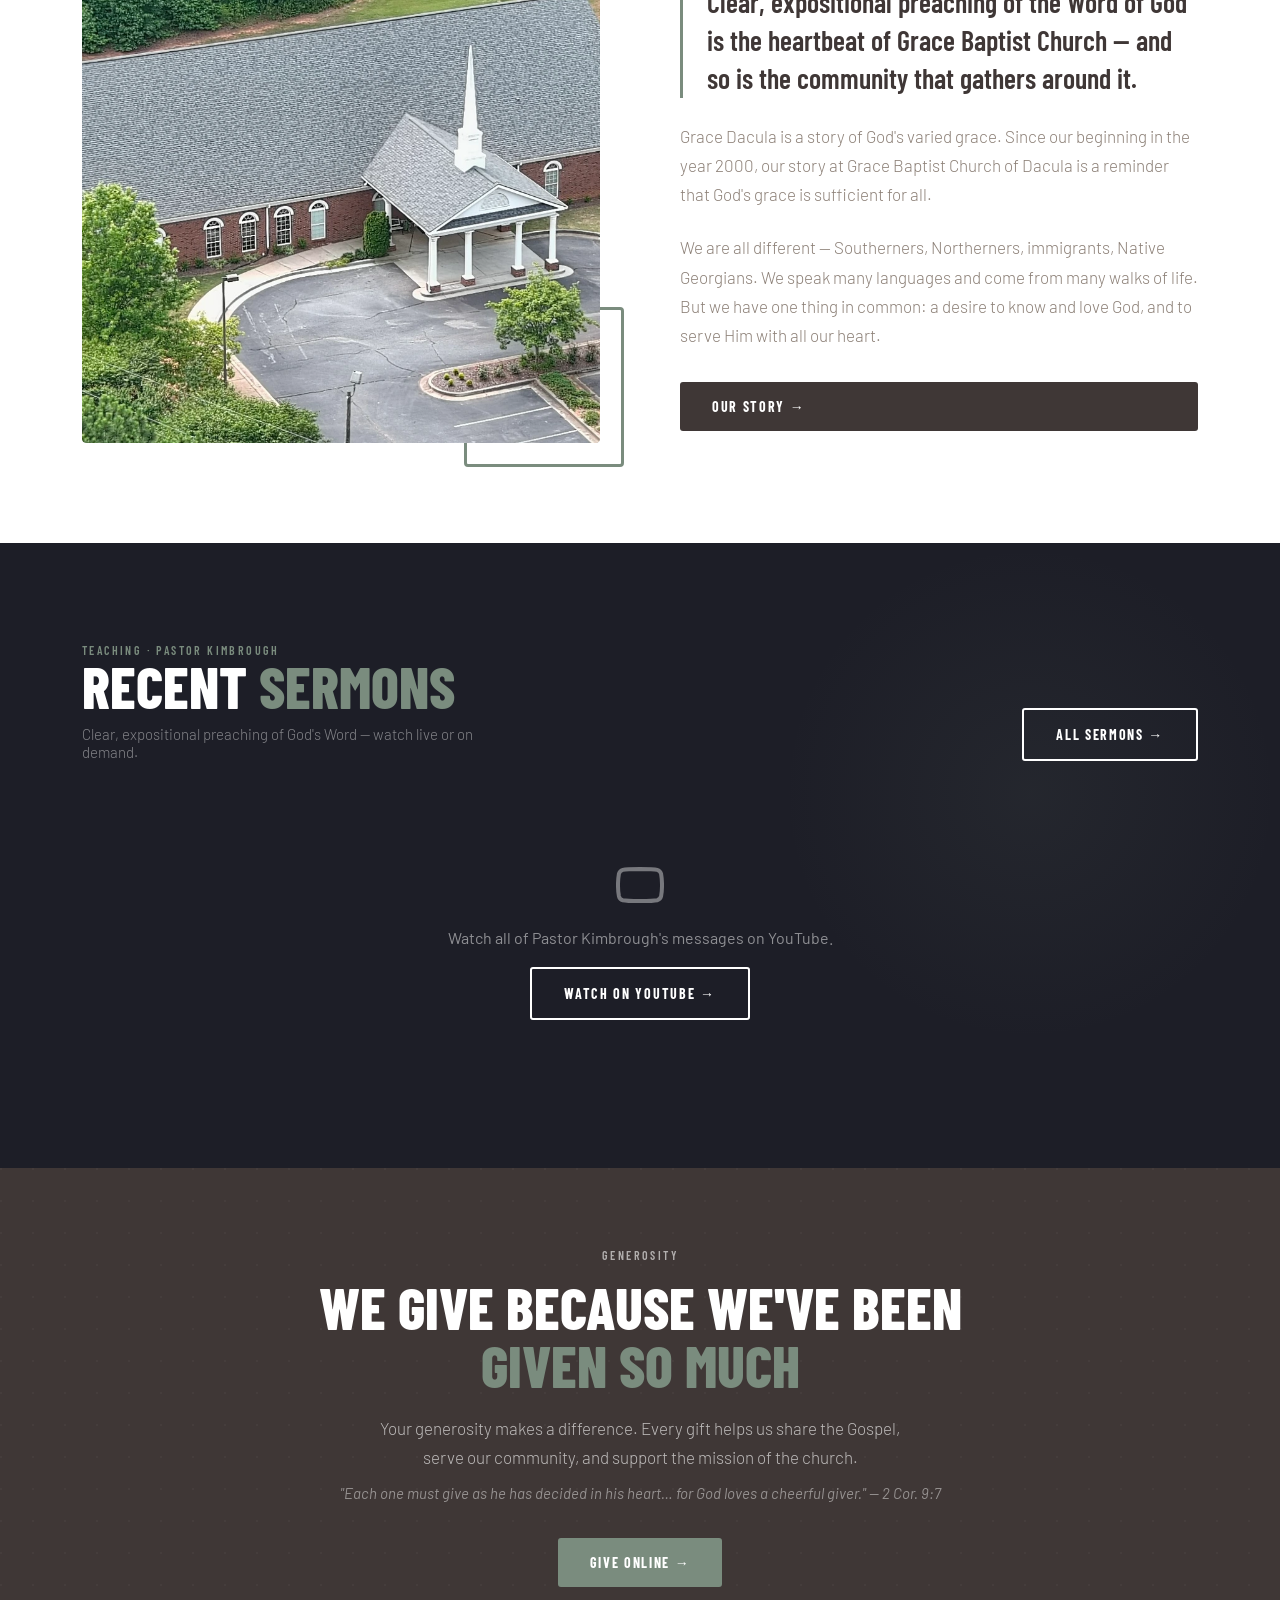
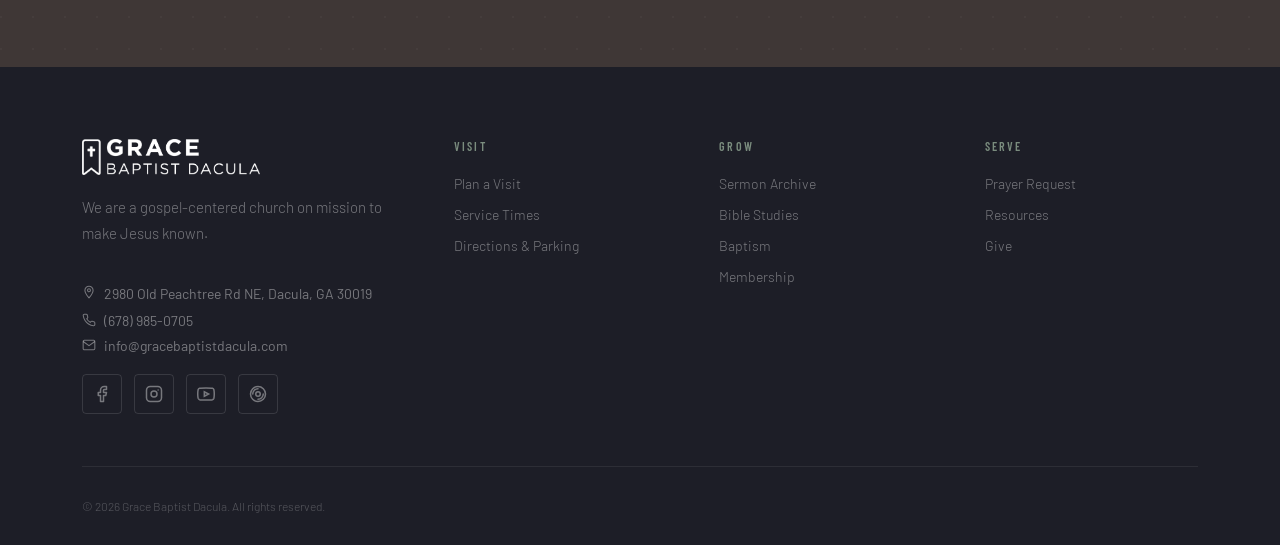
==== commit a447135e: "Add files via upload salt and light" ====
--- a/grace-baptist-dacula/index.html
+++ b/grace-baptist-dacula/index.html
@@ -154,6 +154,36 @@
     </div>
   </div>
 </div>
+
+<!-- ─── 2026 THEME BANNER ─── -->
+<a href="salt-and-light.html" class="theme-banner" aria-label="2026 Theme: Salt and Light">
+  <div class="theme-banner-glow"></div>
+  <div class="container">
+    <div class="theme-banner-content">
+      <div class="theme-banner-icon">
+        <!-- Flame / candle icon -->
+        <svg width="28" height="28" viewBox="0 0 28 28" fill="none" xmlns="http://www.w3.org/2000/svg">
+          <path d="M14 3C14 3 20 9.5 20 14C20 17.31 17.31 20 14 20C10.69 20 8 17.31 8 14C8 9.5 14 3 14 3Z"
+            stroke="#D2A03C" stroke-width="1.6" stroke-linejoin="round" fill="rgba(210,160,60,0.15)"/>
+          <path d="M14 8C14 8 17 11.5 17 13.5C17 15.16 15.66 16.5 14 16.5C12.34 16.5 11 15.16 11 13.5C11 11.5 14 8 14 8Z"
+            fill="rgba(210,160,60,0.5)"/>
+          <line x1="14" y1="16.5" x2="14" y2="19.5" stroke="rgba(210,160,60,0.5)" stroke-width="1.4" stroke-linecap="round"/>
+          <rect x="10.5" y="19.5" width="7" height="5.5" rx="1.5" stroke="#D2A03C" stroke-width="1.4" fill="rgba(210,160,60,0.1)"/>
+        </svg>
+      </div>
+      <div class="theme-banner-text">
+        <span class="theme-banner-eyebrow">2026 Theme</span>
+        <span class="theme-banner-title">Salt &amp; Light</span>
+        <span class="theme-banner-sub">Matthew 5:13–16 · Discover our focus for the year</span>
+      </div>
+      <div class="theme-banner-arrow">
+        <svg width="20" height="20" fill="none" viewBox="0 0 24 24">
+          <path d="M5 12h14M13 6l6 6-6 6" stroke="currentColor" stroke-width="2" stroke-linecap="round" stroke-linejoin="round"/>
+        </svg>
+      </div>
+    </div>
+  </div>
+</a>
 
 <!-- ─── WELCOME / ABOUT ─── -->
 <section class="welcome">
--- a/grace-baptist-dacula/assets/css/style.css
+++ b/grace-baptist-dacula/assets/css/style.css
@@ -335,6 +335,89 @@
 .mobile-menu a:hover { color: var(--sage); }
 
 /* ──────────────────────────────────────────
+   2026 THEME BANNER
+────────────────────────────────────────── */
+.theme-banner {
+  display: block;
+  background: var(--ink);
+  position: relative;
+  overflow: hidden;
+  text-decoration: none;
+  cursor: pointer;
+  border-top: 1px solid rgba(210,160,60,0.15);
+  border-bottom: 1px solid rgba(210,160,60,0.15);
+  transition: background 0.3s ease;
+}
+.theme-banner:hover { background: #222330; }
+.theme-banner-glow {
+  position: absolute;
+  inset: 0;
+  background: radial-gradient(ellipse 60% 120% at 50% 100%, rgba(210,160,60,0.10) 0%, transparent 70%);
+  pointer-events: none;
+}
+.theme-banner .container { position: relative; z-index: 1; }
+.theme-banner-content {
+  display: flex;
+  align-items: center;
+  gap: 20px;
+  padding: 22px 0;
+}
+.theme-banner-icon {
+  width: 48px;
+  height: 48px;
+  background: rgba(210,160,60,0.12);
+  border: 1px solid rgba(210,160,60,0.25);
+  border-radius: 50%;
+  display: flex;
+  align-items: center;
+  justify-content: center;
+  flex-shrink: 0;
+  transition: background 0.3s ease;
+}
+.theme-banner:hover .theme-banner-icon { background: rgba(210,160,60,0.2); }
+.theme-banner-text {
+  display: flex;
+  flex-direction: column;
+  gap: 2px;
+  flex: 1;
+}
+.theme-banner-eyebrow {
+  font-family: var(--font-head);
+  font-size: 11px;
+  font-weight: 600;
+  letter-spacing: 0.22em;
+  text-transform: uppercase;
+  color: rgba(210,160,60,0.75);
+}
+.theme-banner-title {
+  font-family: var(--font-head);
+  font-size: 22px;
+  font-weight: 800;
+  text-transform: uppercase;
+  letter-spacing: 0.04em;
+  color: var(--white);
+}
+.theme-banner-sub {
+  font-family: var(--font-body);
+  font-size: 14px;
+  font-weight: 300;
+  color: rgba(255,255,255,0.45);
+}
+.theme-banner-arrow {
+  color: rgba(210,160,60,0.7);
+  flex-shrink: 0;
+  transition: transform 0.3s ease, color 0.3s ease;
+}
+.theme-banner:hover .theme-banner-arrow {
+  transform: translateX(4px);
+  color: #D2A03C;
+}
+@media (max-width: 640px) {
+  .theme-banner-sub { display: none; }
+  .theme-banner-title { font-size: 18px; }
+}
+
+/* ──────────────────────────────────────────
    PAGE HEADER (inner pages)
 ────────────────────────────────────────── */
 .page-header {
